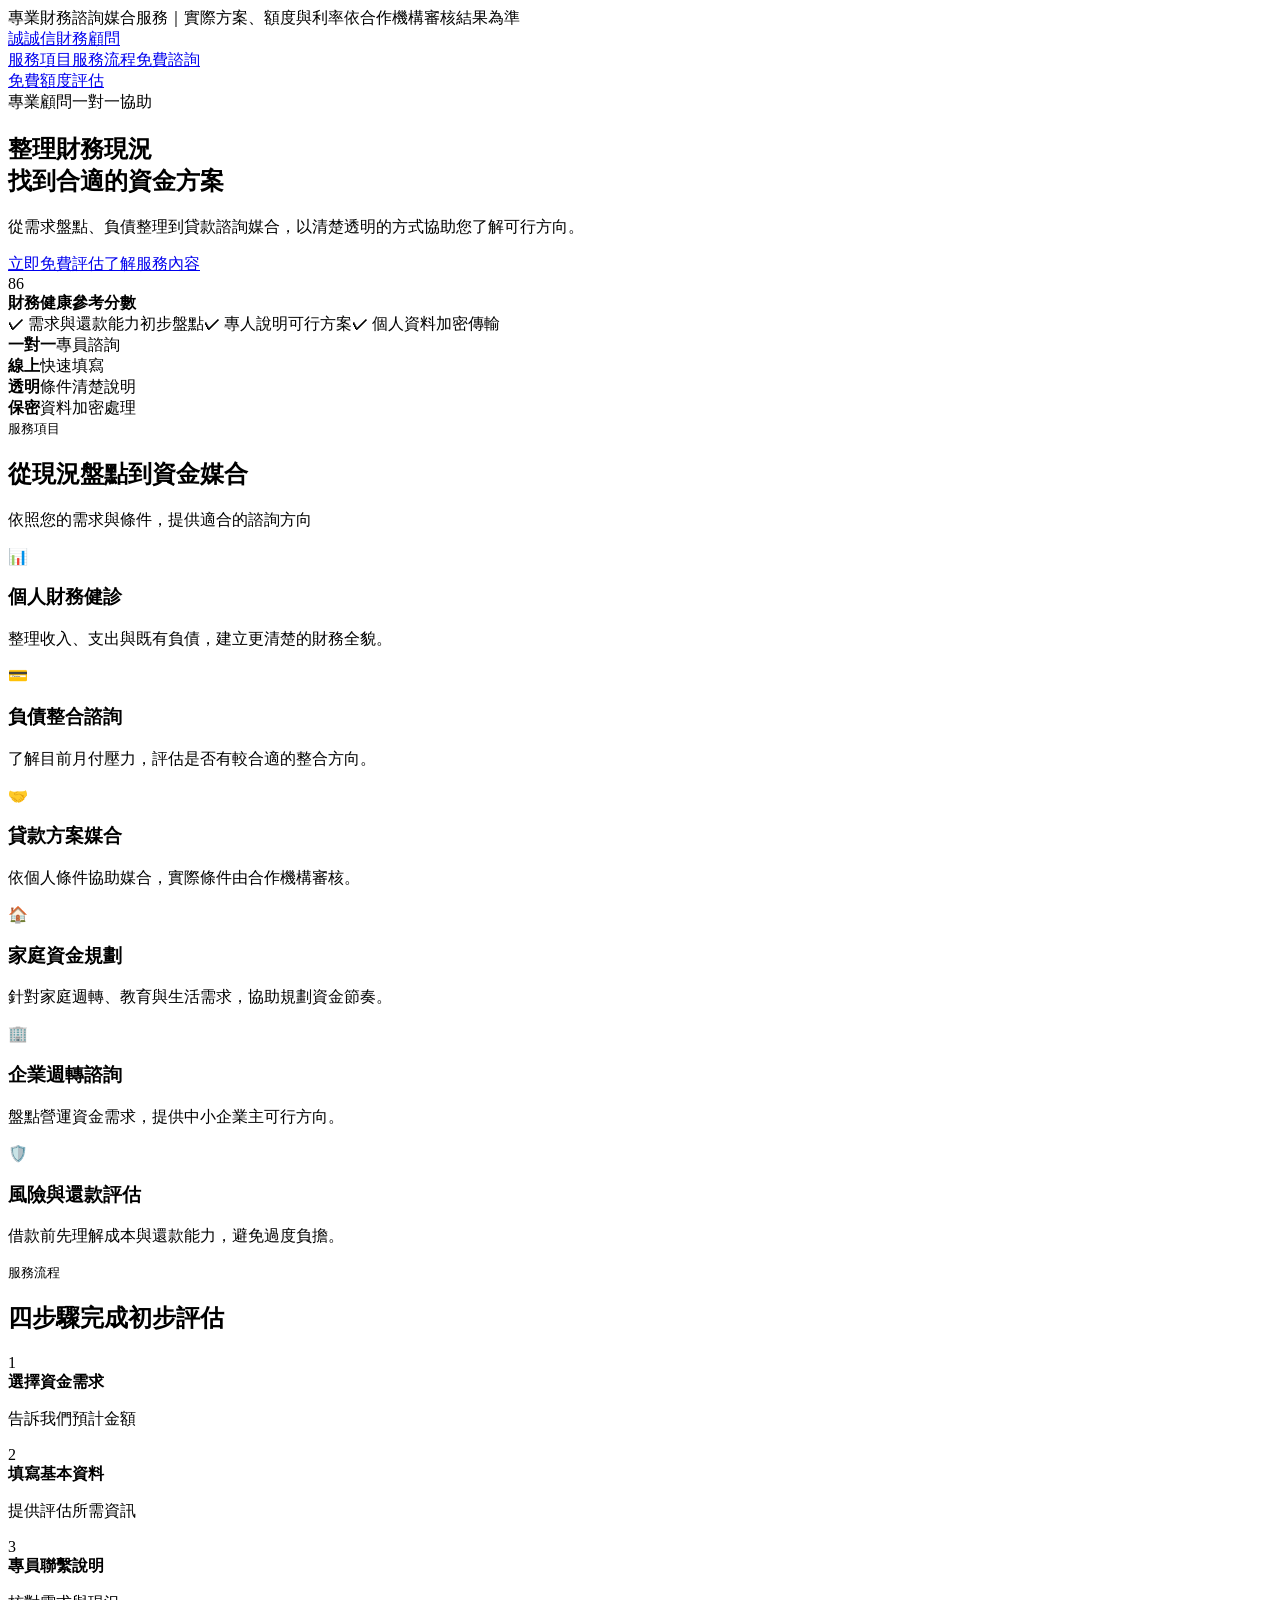
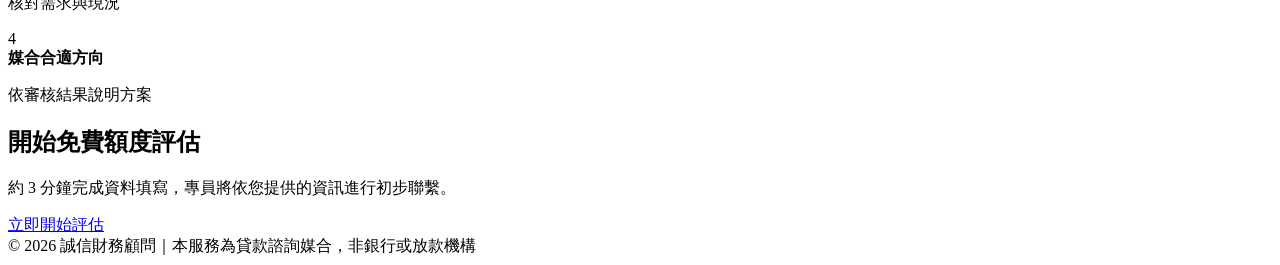
==== index.html @ 0cf4432d "Create index.html" ====
<!doctype html><html lang="zh-TW"><head><meta charset="utf-8"><meta name="viewport" content="width=device-width,initial-scale=1"><title>誠信財務顧問｜財務規劃與貸款諮詢</title><meta name="description" content="提供個人財務健診、負債整合與貸款諮詢媒合服務。"><link rel="preconnect" href="https://fonts.googleapis.com"><link href="https://fonts.googleapis.com/css2?family=Noto+Sans+TC:wght@400;500;700;900&display=swap" rel="stylesheet"><link rel="stylesheet" href="styles.css"></head><body>
<div class="topbar">專業財務諮詢媒合服務｜實際方案、額度與利率依合作機構審核結果為準</div>
<header class="header"><div class="wrap"><a class="brand" href="#"><span class="brand-mark">誠</span>誠信財務顧問</a><nav class="nav"><a href="#services">服務項目</a><a href="#steps">服務流程</a><a href="#contact">免費諮詢</a></nav><a class="btn btn-primary" href="loan.html">免費額度評估</a></div></header>
<main><section class="hero"><div class="wrap hero-grid"><div><span class="eyebrow">專業顧問一對一協助</span><h1>整理財務現況<br><span>找到合適的資金方案</span></h1><p>從需求盤點、負債整理到貸款諮詢媒合，以清楚透明的方式協助您了解可行方向。</p><div class="hero-actions"><a class="btn btn-primary" href="loan.html">立即免費評估</a><a class="btn btn-light" href="#services">了解服務內容</a></div></div><aside class="hero-card"><div class="score">86</div><b>財務健康參考分數</b><div class="progress"><span></span></div><div class="checks"><span><b>✓</b> 需求與還款能力初步盤點</span><span><b>✓</b> 專人說明可行方案</span><span><b>✓</b> 個人資料加密傳輸</span></div></aside></div></section>
<div class="wrap stats"><div class="stat"><strong>一對一</strong><span>專員諮詢</span></div><div class="stat"><strong>線上</strong><span>快速填寫</span></div><div class="stat"><strong>透明</strong><span>條件清楚說明</span></div><div class="stat"><strong>保密</strong><span>資料加密處理</span></div></div>
<section class="section" id="services"><div class="wrap"><div class="section-title"><small>服務項目</small><h2>從現況盤點到資金媒合</h2><p>依照您的需求與條件，提供適合的諮詢方向</p></div><div class="grid-3"><article class="service"><div class="icon">📊</div><h3>個人財務健診</h3><p>整理收入、支出與既有負債，建立更清楚的財務全貌。</p></article><article class="service"><div class="icon">💳</div><h3>負債整合諮詢</h3><p>了解目前月付壓力，評估是否有較合適的整合方向。</p></article><article class="service"><div class="icon">🤝</div><h3>貸款方案媒合</h3><p>依個人條件協助媒合，實際條件由合作機構審核。</p></article><article class="service"><div class="icon">🏠</div><h3>家庭資金規劃</h3><p>針對家庭週轉、教育與生活需求，協助規劃資金節奏。</p></article><article class="service"><div class="icon">🏢</div><h3>企業週轉諮詢</h3><p>盤點營運資金需求，提供中小企業主可行方向。</p></article><article class="service"><div class="icon">🛡️</div><h3>風險與還款評估</h3><p>借款前先理解成本與還款能力，避免過度負擔。</p></article></div></div></section>
<section class="section soft" id="steps"><div class="wrap"><div class="section-title"><small>服務流程</small><h2>四步驟完成初步評估</h2></div><div class="steps"><div class="step"><div class="step-num">1</div><b>選擇資金需求</b><p>告訴我們預計金額</p></div><div class="step"><div class="step-num">2</div><b>填寫基本資料</b><p>提供評估所需資訊</p></div><div class="step"><div class="step-num">3</div><b>專員聯繫說明</b><p>核對需求與現況</p></div><div class="step"><div class="step-num">4</div><b>媒合合適方向</b><p>依審核結果說明方案</p></div></div></div></section>
<section class="section" id="contact"><div class="wrap"><div class="cta"><h2>開始免費額度評估</h2><p>約 3 分鐘完成資料填寫，專員將依您提供的資訊進行初步聯繫。</p><a class="btn btn-light" href="loan.html">立即開始評估</a></div></div></section></main><footer class="footer">© 2026 誠信財務顧問｜本服務為貸款諮詢媒合，非銀行或放款機構</footer></body></html>
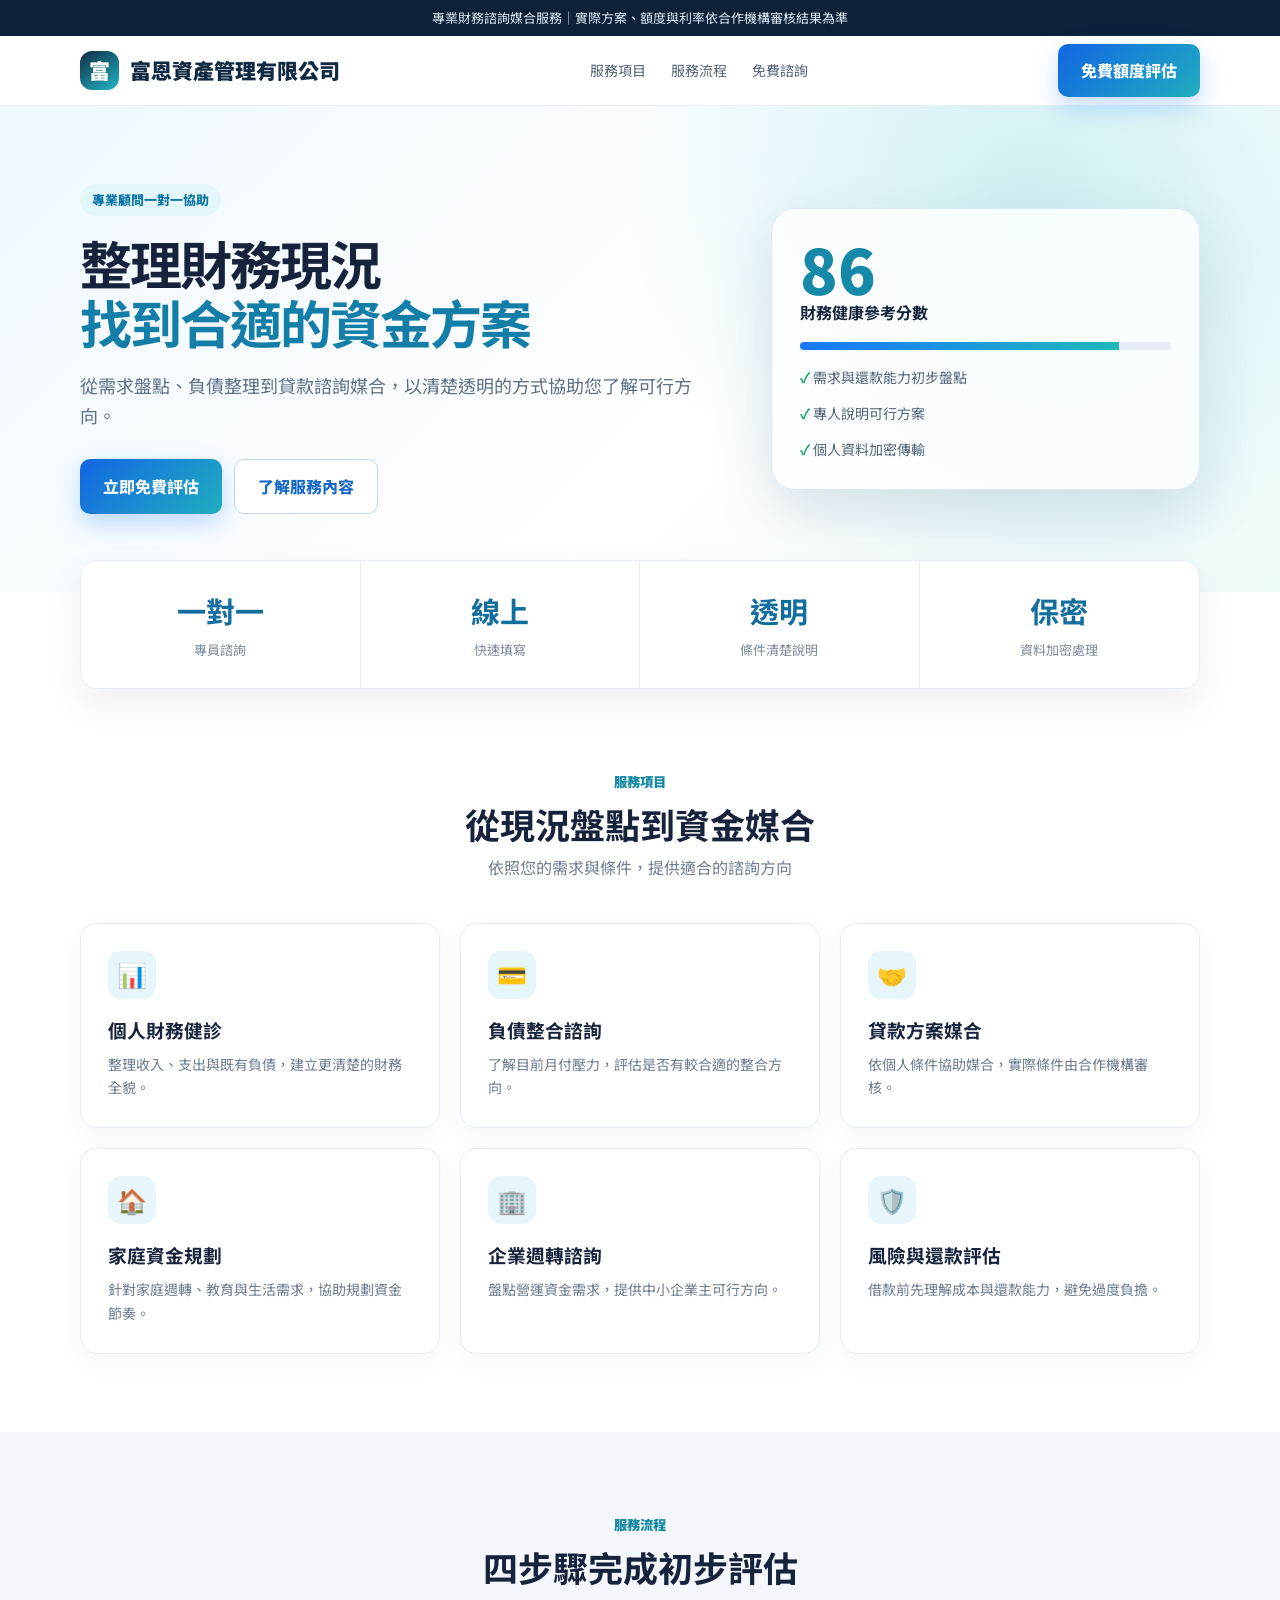
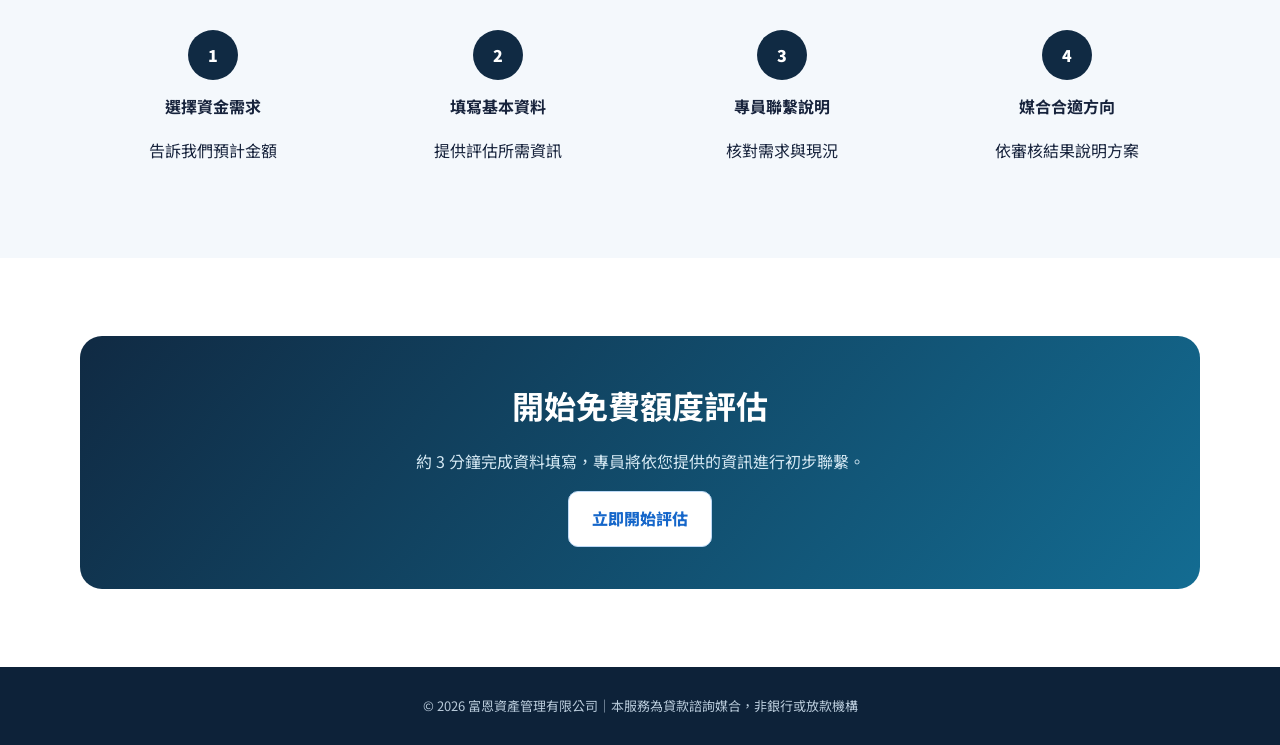
==== commit bb28a07b: "Add files via upload" ====
--- a/index.html
+++ b/index.html
@@ -1,8 +1,8 @@
-<!doctype html><html lang="zh-TW"><head><meta charset="utf-8"><meta name="viewport" content="width=device-width,initial-scale=1"><title>誠信財務顧問｜財務規劃與貸款諮詢</title><meta name="description" content="提供個人財務健診、負債整合與貸款諮詢媒合服務。"><link rel="preconnect" href="https://fonts.googleapis.com"><link href="https://fonts.googleapis.com/css2?family=Noto+Sans+TC:wght@400;500;700;900&display=swap" rel="stylesheet"><link rel="stylesheet" href="styles.css"></head><body>
+<!doctype html><html lang="zh-TW"><head><meta charset="utf-8"><meta name="viewport" content="width=device-width,initial-scale=1"><title>富恩資產管理有限公司｜財務規劃與貸款諮詢</title><meta name="description" content="提供個人財務健診、負債整合與貸款諮詢媒合服務。"><link rel="preconnect" href="https://fonts.googleapis.com"><link href="https://fonts.googleapis.com/css2?family=Noto+Sans+TC:wght@400;500;700;900&display=swap" rel="stylesheet"><link rel="stylesheet" href="styles.css"></head><body>
 <div class="topbar">專業財務諮詢媒合服務｜實際方案、額度與利率依合作機構審核結果為準</div>
-<header class="header"><div class="wrap"><a class="brand" href="#"><span class="brand-mark">誠</span>誠信財務顧問</a><nav class="nav"><a href="#services">服務項目</a><a href="#steps">服務流程</a><a href="#contact">免費諮詢</a></nav><a class="btn btn-primary" href="loan.html">免費額度評估</a></div></header>
+<header class="header"><div class="wrap"><a class="brand" href="#"><span class="brand-mark">富</span>富恩資產管理有限公司</a><nav class="nav"><a href="#services">服務項目</a><a href="#steps">服務流程</a><a href="#contact">免費諮詢</a></nav><a class="btn btn-primary" href="loan.html">免費額度評估</a></div></header>
 <main><section class="hero"><div class="wrap hero-grid"><div><span class="eyebrow">專業顧問一對一協助</span><h1>整理財務現況<br><span>找到合適的資金方案</span></h1><p>從需求盤點、負債整理到貸款諮詢媒合，以清楚透明的方式協助您了解可行方向。</p><div class="hero-actions"><a class="btn btn-primary" href="loan.html">立即免費評估</a><a class="btn btn-light" href="#services">了解服務內容</a></div></div><aside class="hero-card"><div class="score">86</div><b>財務健康參考分數</b><div class="progress"><span></span></div><div class="checks"><span><b>✓</b> 需求與還款能力初步盤點</span><span><b>✓</b> 專人說明可行方案</span><span><b>✓</b> 個人資料加密傳輸</span></div></aside></div></section>
 <div class="wrap stats"><div class="stat"><strong>一對一</strong><span>專員諮詢</span></div><div class="stat"><strong>線上</strong><span>快速填寫</span></div><div class="stat"><strong>透明</strong><span>條件清楚說明</span></div><div class="stat"><strong>保密</strong><span>資料加密處理</span></div></div>
 <section class="section" id="services"><div class="wrap"><div class="section-title"><small>服務項目</small><h2>從現況盤點到資金媒合</h2><p>依照您的需求與條件，提供適合的諮詢方向</p></div><div class="grid-3"><article class="service"><div class="icon">📊</div><h3>個人財務健診</h3><p>整理收入、支出與既有負債，建立更清楚的財務全貌。</p></article><article class="service"><div class="icon">💳</div><h3>負債整合諮詢</h3><p>了解目前月付壓力，評估是否有較合適的整合方向。</p></article><article class="service"><div class="icon">🤝</div><h3>貸款方案媒合</h3><p>依個人條件協助媒合，實際條件由合作機構審核。</p></article><article class="service"><div class="icon">🏠</div><h3>家庭資金規劃</h3><p>針對家庭週轉、教育與生活需求，協助規劃資金節奏。</p></article><article class="service"><div class="icon">🏢</div><h3>企業週轉諮詢</h3><p>盤點營運資金需求，提供中小企業主可行方向。</p></article><article class="service"><div class="icon">🛡️</div><h3>風險與還款評估</h3><p>借款前先理解成本與還款能力，避免過度負擔。</p></article></div></div></section>
 <section class="section soft" id="steps"><div class="wrap"><div class="section-title"><small>服務流程</small><h2>四步驟完成初步評估</h2></div><div class="steps"><div class="step"><div class="step-num">1</div><b>選擇資金需求</b><p>告訴我們預計金額</p></div><div class="step"><div class="step-num">2</div><b>填寫基本資料</b><p>提供評估所需資訊</p></div><div class="step"><div class="step-num">3</div><b>專員聯繫說明</b><p>核對需求與現況</p></div><div class="step"><div class="step-num">4</div><b>媒合合適方向</b><p>依審核結果說明方案</p></div></div></div></section>
-<section class="section" id="contact"><div class="wrap"><div class="cta"><h2>開始免費額度評估</h2><p>約 3 分鐘完成資料填寫，專員將依您提供的資訊進行初步聯繫。</p><a class="btn btn-light" href="loan.html">立即開始評估</a></div></div></section></main><footer class="footer">© 2026 誠信財務顧問｜本服務為貸款諮詢媒合，非銀行或放款機構</footer></body></html>
+<section class="section" id="contact"><div class="wrap"><div class="cta"><h2>開始免費額度評估</h2><p>約 3 分鐘完成資料填寫，專員將依您提供的資訊進行初步聯繫。</p><a class="btn btn-light" href="loan.html">立即開始評估</a></div></div></section></main><footer class="footer">© 2026 富恩資產管理有限公司｜本服務為貸款諮詢媒合，非銀行或放款機構</footer></body></html>
--- a/styles.css
+++ b/styles.css
@@ -0,0 +1,4 @@
+:root{--navy:#102a43;--blue:#1677ff;--cyan:#21b6c7;--gold:#e8a317;--ink:#17233c;--muted:#65758b;--line:#e6edf5;--soft:#f4f8fc;--white:#fff;--green:#12a36d}*{box-sizing:border-box}html{scroll-behavior:smooth}body{margin:0;font-family:"Noto Sans TC","Microsoft JhengHei",sans-serif;color:var(--ink);background:#fff;line-height:1.7}a{text-decoration:none;color:inherit}button,input,select{font:inherit}.wrap{width:min(1120px,calc(100% - 32px));margin:auto}.topbar{background:#0d2239;color:#dce9f5;font-size:13px;text-align:center;padding:7px}.header{height:70px;display:flex;align-items:center;background:#fff;border-bottom:1px solid var(--line);position:sticky;top:0;z-index:20}.header .wrap{display:flex;align-items:center;justify-content:space-between}.brand{display:flex;align-items:center;gap:11px;font-weight:900;font-size:21px;color:var(--navy)}.brand-mark{width:39px;height:39px;border-radius:12px;display:grid;place-items:center;background:linear-gradient(145deg,var(--navy),var(--cyan));color:#fff}.nav{display:flex;gap:25px;color:#53647a;font-size:14px}.btn{display:inline-flex;align-items:center;justify-content:center;border:0;border-radius:10px;padding:13px 23px;font-weight:800;cursor:pointer}.btn-primary{color:#fff;background:linear-gradient(135deg,#1266e3,#20aebf);box-shadow:0 10px 25px rgba(22,119,255,.25)}.btn-light{background:#fff;color:#1667ca;border:1px solid #bed9f6}.hero{background:radial-gradient(circle at 80% 20%,rgba(31,185,196,.22),transparent 36%),linear-gradient(135deg,#eff8ff,#fff 58%,#edfafa);padding:78px 0}.hero-grid{display:grid;grid-template-columns:1.2fr .8fr;align-items:center;gap:48px}.eyebrow{display:inline-flex;align-items:center;gap:7px;color:#0d75a5;background:#e3f6fa;border-radius:99px;padding:5px 12px;font-size:13px;font-weight:800}.hero h1{font-size:52px;line-height:1.14;letter-spacing:-2px;margin:17px 0}.hero h1 span{color:#137ea7}.hero p{font-size:18px;color:#5e7085;max-width:650px}.hero-actions{display:flex;gap:12px;margin-top:28px}.hero-card{border:1px solid #dceaf6;background:rgba(255,255,255,.8);border-radius:24px;padding:28px;box-shadow:0 24px 60px rgba(37,83,119,.15)}.score{font-size:62px;font-weight:900;color:#1688a8;line-height:1}.progress{height:8px;background:#e8eef5;border-radius:99px;overflow:hidden;margin:16px 0}.progress span{display:block;width:86%;height:100%;background:linear-gradient(90deg,#1677ff,#1eb8ba)}.checks{display:grid;gap:12px;color:#53647a;font-size:14px}.checks b{color:var(--green)}.stats{display:grid;grid-template-columns:repeat(4,1fr);border:1px solid var(--line);border-radius:16px;background:#fff;margin-top:-32px;position:relative;box-shadow:0 15px 35px rgba(44,74,100,.09)}.stat{text-align:center;padding:25px 10px;border-right:1px solid var(--line)}.stat:last-child{border:0}.stat strong{display:block;font-size:29px;color:#126f9d}.stat span{font-size:13px;color:#7a899a}.section{padding:78px 0}.section.soft{background:var(--soft)}.section-title{text-align:center;margin-bottom:42px}.section-title small{font-weight:900;color:#1789a5}.section-title h2{font-size:35px;line-height:1.25;margin:8px 0}.section-title p{color:#6f7f91;margin:0}.grid-3{display:grid;grid-template-columns:repeat(3,1fr);gap:20px}.service{padding:27px;border:1px solid var(--line);border-radius:16px;background:#fff;box-shadow:0 8px 25px rgba(45,77,104,.05)}.icon{width:48px;height:48px;border-radius:13px;background:#e6f6fa;display:grid;place-items:center;font-size:24px}.service h3{margin:15px 0 7px}.service p{margin:0;color:#6b7c90;font-size:14px}.steps{display:grid;grid-template-columns:repeat(4,1fr);gap:18px}.step{text-align:center}.step-num{width:50px;height:50px;border-radius:50%;display:grid;place-items:center;background:var(--navy);color:#fff;font-weight:900;margin:0 auto 13px}.cta{background:linear-gradient(130deg,#102a43,#136c92);color:#fff;border-radius:22px;padding:42px;text-align:center}.cta h2{margin:0 0 8px;font-size:32px}.cta p{color:#d4e8f3}.footer{background:#0d2239;color:#b7c9d9;padding:28px 0;text-align:center;font-size:13px}
+.loan-body{background:#f0f6fb}.loan-top{padding:13px 0;background:#fff;border-bottom:1px solid var(--line)}.loan-top .wrap{display:flex;justify-content:space-between;align-items:center}.online{color:var(--green);font-weight:800}.loan-main{padding:48px 0 105px}.loan-card{max-width:820px;margin:auto;background:#fff;border-radius:22px;padding:36px;box-shadow:0 18px 50px rgba(35,74,108,.13)}.loan-head{text-align:center}.loan-head h1{font-size:35px;line-height:1.3;margin:12px 0 5px}.loan-head p{margin:0;color:#6e7e90}.amounts{display:grid;grid-template-columns:repeat(3,1fr);gap:13px;margin:28px 0}.amount{position:relative;border:2px solid #e3ebf3;background:#fff;border-radius:13px;padding:18px 8px;text-align:center;cursor:pointer;transition:.2s}.amount:hover,.amount.active{border-color:#1687b2;background:#effaff;transform:translateY(-2px)}.amount b{display:block;font-size:20px}.amount span{font-size:12px;color:#7c8997}.badge{position:absolute;right:-5px;top:-10px;background:#f4a51c;color:#fff;padding:2px 8px;border-radius:99px;font-size:11px}.trust-row{display:grid;grid-template-columns:repeat(3,1fr);gap:10px;margin:20px 0;text-align:center;color:#63778a;font-size:13px}.wide{width:100%;font-size:17px}.mini-note{text-align:center;font-size:12px;color:#8693a1;margin-top:12px}.features{display:grid;grid-template-columns:repeat(3,1fr);gap:15px;margin:25px auto;max-width:900px}.feature{background:#fff;padding:20px;border-radius:14px;text-align:center;border:1px solid var(--line)}.feature h3{font-size:16px;margin:7px}.feature p{font-size:13px;color:#718095;margin:0}.sticky-cta{position:fixed;bottom:0;left:0;right:0;background:#fff;padding:11px;border-top:1px solid var(--line);z-index:10}.sticky-cta .btn{max-width:600px;margin:auto;display:flex}
+.form-body{background:#edf3f8;padding:28px 0}.form-shell{width:min(780px,calc(100% - 24px));margin:auto}.form-brand{text-align:center;margin-bottom:18px}.form-brand .brand{justify-content:center}.form-card{background:#fff;border-radius:15px;box-shadow:0 15px 45px rgba(35,66,94,.13);overflow:hidden}.form-hero{background:linear-gradient(135deg,#102a43,#116e8e);color:#fff;text-align:center;padding:24px}.form-hero h1{font-size:24px;margin:0 0 5px}.form-hero p{margin:0;color:#d6e9f3;font-size:13px}.form-content{padding:28px}.form-section{padding-bottom:24px;margin-bottom:24px;border-bottom:1px solid var(--line)}.form-section:last-of-type{border:0}.form-section h2{font-size:17px;margin:0 0 18px;display:flex;gap:9px;align-items:center}.form-section h2 span{width:28px;height:28px;border-radius:50%;background:#e5f5fa;color:#127b99;display:grid;place-items:center;font-size:13px}.fields{display:grid;grid-template-columns:1fr 1fr;gap:17px}.field.full{grid-column:1/-1}.field label{display:block;font-weight:800;font-size:13px;margin-bottom:6px}.field input,.field select{width:100%;border:1px solid #d5e0ea;border-radius:8px;padding:11px 12px;background:#fff}.radios{display:flex;gap:10px}.radio{flex:1;border:1px solid #d5e0ea;border-radius:8px;padding:10px;cursor:pointer}.radio input{width:auto;margin-right:5px}.privacy{background:#eef8fa;border-radius:10px;padding:12px;color:#577386;font-size:12px;margin:15px 0}.success{display:none;text-align:center;padding:45px}.success h2{color:var(--green)}.error-msg{color:#c73535;font-size:13px;text-align:center;margin-top:10px}
+@media(max-width:760px){.nav{display:none}.header{height:58px}.brand{font-size:17px}.brand-mark{width:34px;height:34px}.hero{padding:48px 0 58px}.hero-grid{grid-template-columns:1fr;gap:24px}.hero h1{font-size:36px}.hero p{font-size:15px}.hero-actions{flex-direction:column}.hero-card{display:none}.stats{grid-template-columns:repeat(2,1fr);margin-top:-20px}.stat:nth-child(2){border-right:0}.stat:nth-child(-n+2){border-bottom:1px solid var(--line)}.section{padding:52px 0}.section-title h2{font-size:28px}.grid-3,.steps,.features{grid-template-columns:1fr}.loan-main{padding-top:22px}.loan-card{padding:20px 14px;border-radius:15px}.loan-head h1{font-size:27px}.amounts{grid-template-columns:repeat(2,1fr)}.amount{padding:14px 5px}.trust-row{font-size:11px}.form-body{padding:12px 0}.form-content{padding:19px 15px}.fields{grid-template-columns:1fr}.field.full{grid-column:auto}.radios{gap:7px}.radio{padding:9px 5px;font-size:13px}.cta{padding:29px 18px}}
